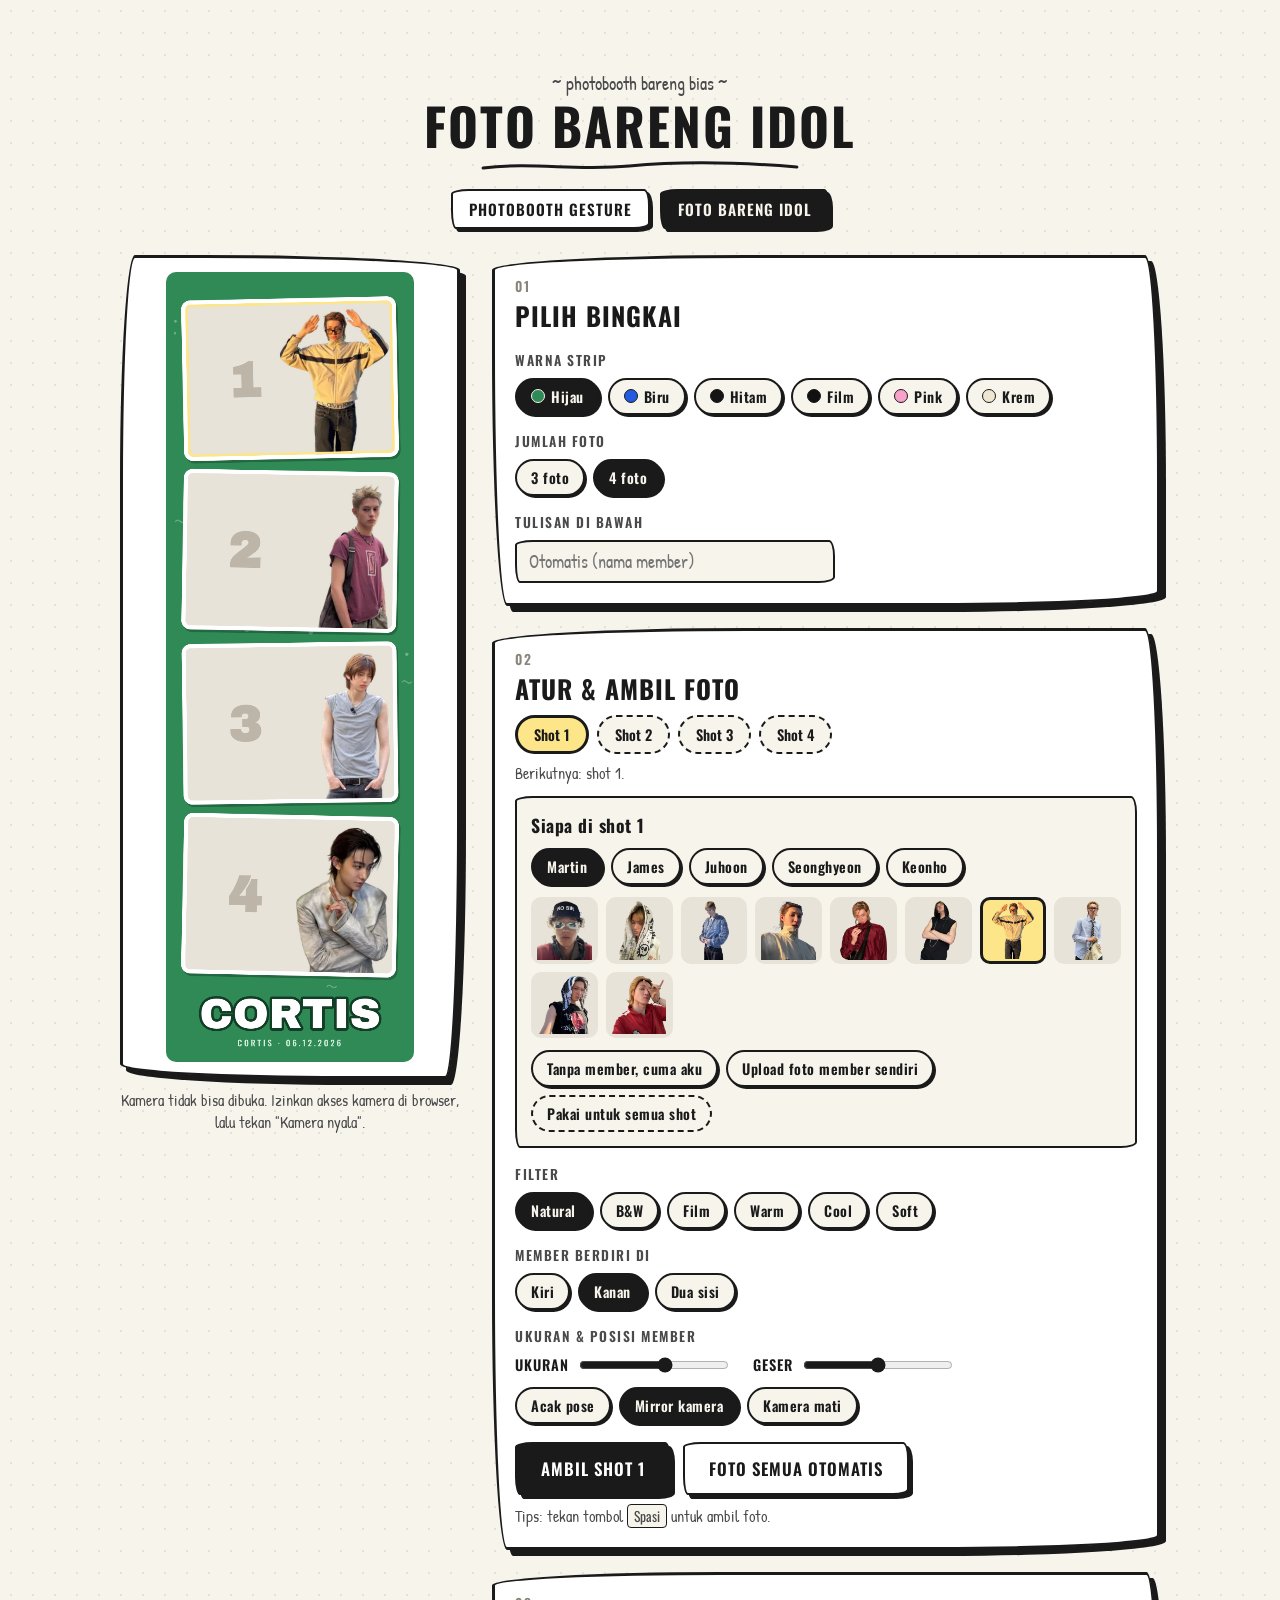
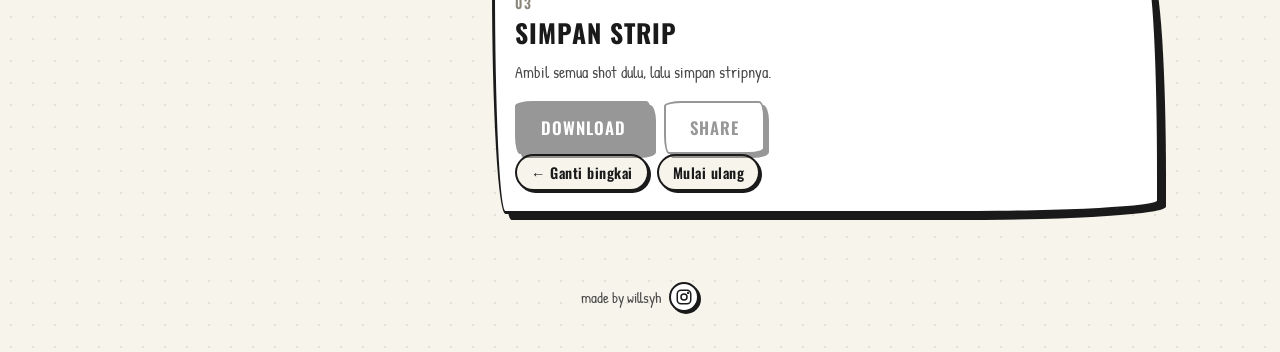
==== idol.html @ db2dcfd9 "tambah ui cortis + fitur foto bareng idol" ====
<!DOCTYPE html>
<html lang="id">
<head>
    <meta charset="UTF-8">
    <meta name="viewport" content="width=device-width, initial-scale=1.0">
    <title>Foto Bareng Idol · LIVE PHOTO GESTURE</title>
    <link rel="preconnect" href="https://fonts.googleapis.com">
    <link rel="preconnect" href="https://fonts.gstatic.com" crossorigin>
    <link href="https://fonts.googleapis.com/css2?family=Oswald:wght@400;500;600;700&family=Patrick+Hand&family=Archivo+Black&display=swap" rel="stylesheet">
    <link rel="stylesheet" href="style.css">
</head>
<body class="idol-page">

    <header>
        <p class="tagline">~ photobooth bareng bias ~</p>
        <h1>FOTO BARENG IDOL</h1>
        <svg class="title-underline" viewBox="0 0 300 14" preserveAspectRatio="none" aria-hidden="true">
            <path d="M3 9 C 50 3, 90 12, 140 7 S 240 3, 297 8" fill="none" stroke="currentColor" stroke-width="3" stroke-linecap="round"/>
        </svg>
        <nav class="site-nav" aria-label="Menu utama">
            <a href="index.html" class="site-nav-link">Photobooth Gesture</a>
            <a href="idol.html" class="site-nav-link" aria-current="page">Foto Bareng Idol</a>
        </nav>
    </header>

    <main class="ib-layout">
        <!-- Pratinjau strip (kiri) -->
        <aside class="ib-preview-col">
            <div class="ib-preview-card">
                <canvas id="ibPreview" class="ib-preview" role="img" aria-label="Pratinjau strip foto"></canvas>
            </div>
            <p id="ibCameraStatus" class="ib-camera-status">Menyalakan kamera...</p>
        </aside>

        <!-- Pengaturan (kanan) -->
        <section class="ib-controls">

            <!-- 01 Bingkai -->
            <div class="ib-step" id="stepFrame">
                <p class="ib-step-num">01</p>
                <h2 class="ib-step-title">Pilih bingkai</h2>

                <p class="ib-label">Warna strip</p>
                <div id="ibStyleList" class="ib-chips" role="radiogroup" aria-label="Warna strip"></div>

                <p class="ib-label">Jumlah foto</p>
                <div id="ibCountList" class="ib-chips" role="radiogroup" aria-label="Jumlah foto"></div>

                <label class="ib-label" for="ibTitleInput">Tulisan di bawah</label>
                <input id="ibTitleInput" class="ib-input" type="text" maxlength="16" placeholder="Otomatis (nama member)">
            </div>

            <!-- 02 Foto -->
            <div class="ib-step" id="stepShoot">
                <p class="ib-step-num">02</p>
                <h2 class="ib-step-title">Atur &amp; ambil foto</h2>

                <div id="ibShotTabs" class="ib-shot-tabs" role="tablist" aria-label="Pilih shot"></div>
                <p id="ibNextUp" class="ib-next-up"></p>

                <div class="ib-who-card">
                    <h3 id="ibWhoTitle" class="ib-who-title">Siapa di shot 1</h3>
                    <div id="ibMemberList" class="ib-chips" role="radiogroup" aria-labelledby="ibWhoTitle"></div>
                    <div id="ibPoseGrid" class="ib-pose-grid" role="radiogroup" aria-label="Pilih pose"></div>
                    <div class="ib-chips">
                        <button type="button" id="ibNobodyBtn" class="ib-chip">Tanpa member, cuma aku</button>
                        <button type="button" id="ibUploadBtn" class="ib-chip">Upload foto member sendiri</button>
                        <button type="button" id="ibApplyAllBtn" class="ib-chip ib-chip-ghost">Pakai untuk semua shot</button>
                        <input type="file" id="ibUploadInput" accept="image/png,image/webp,image/*" hidden>
                    </div>
                </div>

                <p class="ib-label">Filter</p>
                <div id="ibFilterList" class="ib-chips" role="radiogroup" aria-label="Filter"></div>

                <p class="ib-label">Member berdiri di</p>
                <div id="ibSideList" class="ib-chips" role="radiogroup" aria-label="Posisi member"></div>

                <p class="ib-label">Ukuran &amp; posisi member</p>
                <div class="ib-sliders">
                    <label class="ib-slider">Ukuran <input type="range" id="ibSize" min="60" max="120" step="5" value="95"></label>
                    <label class="ib-slider">Geser <input type="range" id="ibShift" min="-30" max="30" step="2" value="0"></label>
                </div>

                <div class="ib-chips">
                    <button type="button" id="ibShuffleBtn" class="ib-chip">Acak pose</button>
                    <button type="button" id="ibMirrorBtn" class="ib-chip" aria-pressed="true">Mirror kamera</button>
                    <button type="button" id="ibCameraBtn" class="ib-chip" aria-pressed="true">Kamera nyala</button>
                </div>

                <div class="ib-shoot-actions">
                    <button type="button" id="ibShootBtn" class="ib-btn ib-btn-primary">Ambil shot 1</button>
                    <button type="button" id="ibAutoBtn" class="ib-btn">Foto semua otomatis</button>
                </div>
                <p class="ib-hint">Tips: tekan tombol <kbd>Spasi</kbd> untuk ambil foto.</p>
            </div>

            <!-- 03 Simpan -->
            <div class="ib-step" id="stepSave">
                <p class="ib-step-num">03</p>
                <h2 class="ib-step-title">Simpan strip</h2>
                <p id="ibSaveHint" class="ib-hint">Ambil semua shot dulu, lalu simpan stripnya.</p>
                <div class="ib-shoot-actions">
                    <button type="button" id="ibDownloadBtn" class="ib-btn ib-btn-primary" disabled>Download</button>
                    <button type="button" id="ibShareBtn" class="ib-btn" disabled>Share</button>
                </div>
                <div class="ib-chips">
                    <button type="button" id="ibChangeFrameBtn" class="ib-chip">← Ganti bingkai</button>
                    <button type="button" id="ibResetBtn" class="ib-chip">Mulai ulang</button>
                </div>
            </div>
        </section>
    </main>

    <!-- Video kamera (tidak ditampilkan; gambarnya dipakai di pratinjau) -->
    <video id="ibVideo" class="ib-video" autoplay playsinline muted></video>

    <div id="countdownOverlay" class="countdown-overlay" style="display: none;">
        <div id="countdownLabel" class="countdown-label"></div>
        <div id="countdownNumber" class="countdown-number">3</div>
    </div>

    <footer class="footer">
        <p class="footer-credit">
            <span>made by willsyh</span>
            <a class="footer-ig" href="https://www.instagram.com/willsya_" target="_blank" rel="noopener noreferrer" aria-label="Instagram willsya_" title="@willsya_">
                <svg viewBox="0 0 24 24" width="18" height="18" fill="none" stroke="currentColor" stroke-width="2" stroke-linecap="round" stroke-linejoin="round" aria-hidden="true">
                    <rect x="3" y="3" width="18" height="18" rx="5"/>
                    <circle cx="12" cy="12" r="4"/>
                    <circle cx="17.5" cy="6.5" r="0.6" fill="currentColor"/>
                </svg>
            </a>
        </p>
    </footer>

    <script src="idols.js"></script>
    <script src="frames.js"></script>
    <script src="idol-booth.js"></script>
</body>
</html>
---- style.css ----
/* =========================================================
   Sketch photobooth style — kertas, tinta hitam, garis tangan
   ========================================================= */
:root {
    --paper: #f7f4ec;
    --paper-dark: #ece6d6;
    --ink: #1a1a1a;
    --ink-soft: #4a4a4a;
    --muted: #8a857a;
    --card-bg: #ffffff;
    --accent-lawan: #ef4444;
    --accent-blur: #67e8f9;
    --accent-pink: #f9a8d4;
    --highlight: #fde68a;
    --user-btn-color: #1a1a1a;

    --stroke: 2.5px solid var(--ink);
    --shadow: 4px 4px 0 var(--ink);
    --shadow-hover: 6px 6px 0 var(--ink);
    --shadow-press: 1px 1px 0 var(--ink);

    /* sudut "goyang" seperti digambar tangan */
    --wobble: 255px 15px 225px 15px / 15px 225px 15px 255px;
    --wobble-2: 15px 255px 15px 225px / 225px 15px 255px 15px;
    --wobble-sm: 18px 6px 16px 5px / 5px 16px 6px 18px;

    --font-display: 'Oswald', 'Arial Narrow', sans-serif;
    --font-hand: 'Patrick Hand', 'Comic Sans MS', cursive;
}

* {
    box-sizing: border-box;
    margin: 0;
    padding: 0;
}

body {
    font-family: var(--font-hand);
    font-size: 18px;
    background-color: var(--paper);
    /* titik-titik kertas sketchbook */
    background-image: radial-gradient(rgba(26, 26, 26, 0.09) 1px, transparent 1.2px);
    background-size: 22px 22px;
    color: var(--ink);
    padding: 16px;
    min-height: 100vh;
    display: flex;
    flex-direction: column;
    align-items: center;
}

button {
    font-family: var(--font-display);
    color: var(--ink);
    transition: background 0.4s ease, color 0.4s ease, transform 0.15s ease, box-shadow 0.15s ease;
}

button:focus-visible {
    outline: 3px dashed var(--ink);
    outline-offset: 4px;
}

/* Tombol dasar ala sketsa */
.btn-stepper,
.album-btn,
.btn-album,
.apply-custom-btn,
.reset-theme-btn,
.close-album,
.close-theme,
.close-menu,
.burger-btn,
.theme-float-btn {
    border: var(--stroke);
    box-shadow: var(--shadow);
    cursor: pointer;
    text-transform: uppercase;
    letter-spacing: 1px;
    font-weight: 600;
}

.btn-stepper:hover,
.album-btn:hover,
.btn-album:hover,
.apply-custom-btn:hover,
.reset-theme-btn:hover,
.close-album:hover,
.close-theme:hover,
.close-menu:hover,
.burger-btn:hover {
    transform: translate(-2px, -2px);
    box-shadow: var(--shadow-hover);
}

.btn-stepper:active,
.album-btn:active,
.btn-album:active,
.apply-custom-btn:active,
.reset-theme-btn:active,
.close-album:active,
.close-theme:active,
.close-menu:active,
.burger-btn:active {
    transform: translate(3px, 3px);
    box-shadow: var(--shadow-press);
}

/* ---------- Onboarding modal ---------- */
.modal-overlay,
.album-modal,
.theme-modal {
    position: fixed;
    inset: 0;
    background: rgba(247, 244, 236, 0.82);
    backdrop-filter: blur(4px);
    display: flex;
    justify-content: center;
    align-items: center;
    z-index: 9999;
    padding: 20px;
}

.stepper-container {
    background: var(--card-bg);
    border: 3px solid var(--ink);
    border-radius: var(--wobble);
    box-shadow: 8px 8px 0 var(--ink);
    max-width: 460px;
    width: 100%;
    padding: 36px 32px 28px;
    animation: dropIn 0.45s cubic-bezier(0.2, 1.4, 0.4, 1);
    position: relative;
}

/* selotip di atas kartu */
.stepper-container::before,
.album-container::before,
.theme-container::before {
    content: "";
    position: absolute;
    top: -14px;
    left: 50%;
    width: 110px;
    height: 28px;
    background: rgba(253, 230, 138, 0.85);
    border: 1.5px solid rgba(26, 26, 26, 0.25);
    transform: translateX(-50%) rotate(-3deg);
}

@keyframes dropIn {
    from { opacity: 0; transform: translateY(-30px) rotate(-3deg); }
    to { opacity: 1; transform: translateY(0) rotate(0); }
}

@keyframes slideUp {
    from { opacity: 0; transform: translateY(30px); }
    to { opacity: 1; transform: translateY(0); }
}

.stepper-content h2 {
    font-family: var(--font-display);
    font-size: 1.9rem;
    font-weight: 700;
    text-transform: uppercase;
    letter-spacing: 1px;
    margin-bottom: 14px;
}

.stepper-content p {
    font-size: 1.15rem;
    line-height: 1.7;
    color: var(--ink-soft);
    background: var(--paper);
    padding: 16px 18px;
    border: 2px dashed var(--ink);
    border-radius: var(--wobble-sm);
}

.stepper-footer {
    display: flex;
    justify-content: space-between;
    align-items: center;
    margin-top: 26px;
    gap: 10px;
}

.step-indicators {
    display: flex;
    gap: 8px;
}

.dot {
    width: 12px;
    height: 12px;
    border-radius: 50%;
    border: 2px solid var(--ink);
    background: transparent;
    transition: all 0.3s;
}

.dot.active {
    background: var(--ink);
    width: 30px;
    border-radius: 8px;
}

.btn-stepper {
    padding: 10px 22px;
    font-size: 1rem;
    border-radius: var(--wobble-sm);
}

.btn-next {
    background: var(--ink);
    color: #fff;
}

.btn-back {
    background: transparent;
    border: none;
    box-shadow: none;
    color: var(--ink-soft);
    text-decoration: underline wavy;
    text-underline-offset: 5px;
}

.btn-back:hover,
.btn-back:active {
    box-shadow: none;
    transform: none;
    color: var(--ink);
}

/* ---------- Burger + side menu ---------- */
.burger-btn {
    position: fixed;
    top: 16px;
    right: 16px;
    background: var(--card-bg);
    padding: 8px 14px;
    font-size: 1.3rem;
    border-radius: var(--wobble-sm);
    z-index: 1000;
}

.side-menu {
    position: fixed;
    top: 0;
    right: -380px;
    width: 100%;
    max-width: 340px;
    height: 100%;
    background: var(--paper);
    background-image: repeating-linear-gradient(transparent 0 33px, rgba(26, 26, 26, 0.12) 33px 34px);
    border-left: 3px solid var(--ink);
    box-shadow: -6px 0 0 var(--ink);
    z-index: 9000;
    padding: 28px 24px;
    transition: right 0.4s cubic-bezier(0.16, 1, 0.3, 1);
    overflow-y: auto;
}

.side-menu.open {
    right: 0;
}

.close-menu {
    background: var(--card-bg);
    padding: 10px;
    font-size: 1rem;
    width: 100%;
    border-radius: var(--wobble-sm);
    margin-bottom: 24px;
}

.menu-list {
    display: flex;
    flex-direction: column;
    gap: 12px;
}

.menu-item {
    font-size: 1.2rem;
    padding: 10px 16px;
    background: var(--card-bg);
    border: 2px solid var(--ink);
    border-radius: var(--wobble-sm);
    box-shadow: 3px 3px 0 var(--ink);
    transition: transform 0.2s;
    cursor: default;
}

.menu-item:nth-child(odd) { transform: rotate(-0.8deg); }
.menu-item:nth-child(even) { transform: rotate(0.8deg); }

.menu-item:hover {
    transform: rotate(0) translateX(-4px);
    background: var(--highlight);
}

/* ---------- Header ---------- */
header {
    text-align: center;
    margin: 56px 0 26px;
}

.tagline {
    font-size: 1.1rem;
    color: var(--ink-soft);
    margin-bottom: 4px;
}

h1 {
    font-family: var(--font-display);
    font-size: clamp(2rem, 7vw, 3.2rem);
    font-weight: 700;
    letter-spacing: 2px;
    line-height: 1.05;
    text-transform: uppercase;
}

.title-underline {
    display: block;
    width: min(320px, 80%);
    height: 14px;
    margin: 6px auto 0;
    color: var(--ink);
}

/* ---------- Booth (kamera) ---------- */
.main-container {
    width: 100%;
    max-width: 520px;
    display: flex;
    flex-direction: column;
    gap: 22px;
}

.photo-frame-wrapper {
    position: relative;
    width: 100%;
}

.booth {
    background: var(--card-bg);
    border: 3px solid var(--ink);
    border-radius: var(--wobble-2);
    box-shadow: 8px 8px 0 var(--ink);
    padding: 58px 18px 18px;
    margin-top: 18px;
}

.booth-sign {
    position: absolute;
    top: -22px;
    left: 50%;
    transform: translateX(-50%) rotate(-1.5deg);
    display: flex;
    align-items: center;
    gap: 12px;
    background: var(--ink);
    color: var(--paper);
    font-family: var(--font-display);
    font-weight: 700;
    font-size: 1.4rem;
    letter-spacing: 4px;
    padding: 8px 22px;
    border: 3px solid var(--ink);
    border-radius: var(--wobble-sm);
    white-space: nowrap;
    box-shadow: 0 0 0 4px var(--card-bg), 0 0 0 6.5px var(--ink);
}

.bulb {
    width: 10px;
    height: 10px;
    border-radius: 50%;
    background: var(--highlight);
    box-shadow: 0 0 8px var(--highlight);
    animation: blink 1.6s infinite;
}

.bulb:last-child { animation-delay: 0.8s; }

@keyframes blink {
    0%, 100% { opacity: 1; }
    50% { opacity: 0.25; }
}

.price-sticker {
    position: absolute;
    top: 18px;
    right: -18px;
    z-index: 20;
    background: var(--accent-pink);
    color: var(--ink);
    font-family: var(--font-display);
    font-weight: 700;
    font-size: 0.95rem;
    letter-spacing: 1px;
    padding: 14px 10px;
    border: 2.5px solid var(--ink);
    border-radius: 50%;
    transform: rotate(14deg);
    box-shadow: 3px 3px 0 var(--ink);
}

.photo-frame {
    position: relative;
    background: var(--ink);
    aspect-ratio: 4 / 3;
    overflow: hidden;
    border: 3px solid var(--ink);
    border-radius: var(--wobble-sm);
    transition: box-shadow 0.3s, border-color 0.3s;
}

.photo-frame.state-blur video {
    filter: blur(12px);
}

.photo-frame.state-blur {
    border-color: #06b6d4;
    box-shadow: 0 0 0 4px var(--accent-blur);
}

.photo-frame.state-lawan {
    animation: shake 0.15s infinite;
    border-color: var(--accent-lawan);
    box-shadow: 0 0 0 4px #fecaca;
}

video {
    position: absolute;
    top: 0;
    left: 0;
    width: 100%;
    height: 100%;
    object-fit: cover;
    transform: scaleX(-1);
}

canvas {
    position: absolute;
    top: 0;
    left: 0;
    width: 100%;
    height: 100%;
    z-index: 10;
    pointer-events: none;
    transform: scaleX(-1);
}

/* ---------- Status ---------- */
.status-banner {
    margin-top: 14px;
    background: var(--card-bg);
    border: 2.5px solid var(--ink);
    border-radius: var(--wobble-sm);
    box-shadow: 3px 3px 0 var(--ink);
    padding: 10px 14px;
    text-align: center;
    font-family: var(--font-display);
    font-size: 1.05rem;
    font-weight: 500;
    letter-spacing: 0.5px;
    text-transform: uppercase;
    transition: background 0.3s, color 0.3s;
}

.status-banner + .status-banner {
    margin-top: 10px;
}

/* ---------- Pilih bingkai ---------- */
.frame-picker,
.idol-picker {
    background: var(--card-bg);
    border: 3px solid var(--ink);
    border-radius: var(--wobble);
    box-shadow: 6px 6px 0 var(--ink);
    padding: 16px 16px 14px;
}

.frame-picker-head {
    display: flex;
    justify-content: space-between;
    align-items: baseline;
    gap: 10px;
    padding: 0 4px 12px;
    border-bottom: 2px dashed var(--ink);
    margin-bottom: 14px;
}

.frame-picker-head h2 {
    font-family: var(--font-display);
    font-size: 1.25rem;
    font-weight: 700;
    letter-spacing: 1.5px;
    text-transform: uppercase;
}

.frame-name {
    font-size: 1.1rem;
    color: var(--ink-soft);
    background: var(--highlight);
    padding: 0 8px;
    border-radius: 4px;
}

.frame-list {
    display: flex;
    gap: 14px;
    overflow-x: auto;
    padding: 4px 4px 10px;
    scroll-snap-type: x proximity;
}

.frame-option {
    flex: 0 0 104px;
    display: flex;
    flex-direction: column;
    align-items: center;
    gap: 6px;
    padding: 8px;
    background: var(--paper);
    border: 2px solid var(--ink);
    border-radius: var(--wobble-sm);
    box-shadow: 3px 3px 0 var(--ink);
    cursor: pointer;
    scroll-snap-align: start;
}

.frame-option:hover {
    transform: translate(-2px, -2px) rotate(-1deg);
    box-shadow: 5px 5px 0 var(--ink);
}

.frame-option[aria-checked="true"] {
    background: var(--highlight);
    border-width: 3px;
    transform: rotate(-2deg);
}

.frame-thumb {
    position: static;
    width: 100%;
    height: 78px;
    object-fit: contain;
    transform: none;
    pointer-events: none;
    filter: drop-shadow(1px 1px 0 rgba(26, 26, 26, 0.35));
}

.frame-label {
    font-family: var(--font-display);
    font-size: 0.78rem;
    font-weight: 600;
    letter-spacing: 0.5px;
    text-transform: uppercase;
    line-height: 1.2;
    text-align: center;
}

.frame-preview-wrap {
    display: flex;
    flex-direction: column;
    align-items: center;
    gap: 8px;
    padding: 14px;
    margin-bottom: 16px;
    background: var(--paper);
    border: 2px dashed var(--ink);
    border-radius: var(--wobble-sm);
}

/* canvas global di atas dibuat absolute untuk kamera; pratinjau dikembalikan normal */
.frame-preview {
    position: static;
    transform: none;
    width: auto;
    height: auto;
    max-width: 100%;
    max-height: 300px;
    box-shadow: 4px 4px 0 var(--ink);
    border: 2px solid var(--ink);
}

.frame-shot-info {
    font-size: 1rem;
    color: var(--ink-soft);
    text-align: center;
}

.frame-subtitle {
    font-family: var(--font-display);
    font-size: 0.95rem;
    font-weight: 600;
    letter-spacing: 1.5px;
    text-transform: uppercase;
    color: var(--ink-soft);
    margin: 4px 4px 8px;
}

.layout-list {
    display: grid;
    grid-template-columns: repeat(auto-fill, minmax(92px, 1fr));
    gap: 12px;
    padding: 4px 4px 16px;
}

.layout-option {
    display: flex;
    flex-direction: column;
    align-items: center;
    gap: 4px;
    padding: 10px 6px 8px;
    background: var(--paper);
    border: 2px solid var(--ink);
    border-radius: var(--wobble-sm);
    box-shadow: 3px 3px 0 var(--ink);
    cursor: pointer;
}

.layout-option:hover {
    transform: translate(-2px, -2px);
    box-shadow: 5px 5px 0 var(--ink);
}

.layout-option[aria-checked="true"] {
    background: var(--highlight);
    border-width: 3px;
    transform: rotate(-2deg);
}

.layout-list.is-locked .layout-option {
    opacity: 0.4;
    cursor: not-allowed;
    transform: none;
    box-shadow: 2px 2px 0 var(--ink);
}

.layout-list.is-locked .layout-option[aria-checked="true"] {
    background: var(--paper);
}

.layout-note {
    font-size: 0.95rem;
    color: var(--ink-soft);
    background: var(--highlight);
    border: 2px dashed var(--ink);
    border-radius: var(--wobble-sm);
    padding: 8px 12px;
    margin: -4px 4px 16px;
}

.layout-note[hidden] {
    display: none;
}

.layout-icon {
    display: grid;
    gap: 3px;
    height: 46px;
    max-width: 70px;
    padding: 4px;
    background: var(--card-bg);
    border: 2px solid var(--ink);
}

.layout-icon span {
    background: var(--ink-soft);
    border-radius: 1px;
}

.layout-count {
    font-size: 0.85rem;
    color: var(--ink-soft);
    line-height: 1;
}

/* ---------- Foto bareng idol ---------- */
.idol-overlay {
    position: absolute;
    bottom: 0;
    z-index: 11;
    height: 90%;
    max-width: 60%;
    object-fit: contain;
    pointer-events: none;
    filter: drop-shadow(0 4px 10px rgba(0, 0, 0, 0.35));
}

.idol-overlay.side-left {
    left: 2%;
    object-position: left bottom;
}

.idol-overlay.side-right {
    right: 2%;
    object-position: right bottom;
}

.idol-overlay[hidden] {
    display: none;
}

.idol-group-list {
    display: flex;
    flex-wrap: wrap;
    gap: 10px;
    padding: 4px 4px 16px;
}

.idol-chip {
    padding: 6px 16px;
    font-size: 0.95rem;
    font-weight: 600;
    letter-spacing: 1px;
    text-transform: uppercase;
    background: var(--paper);
    border: 2px solid var(--ink);
    border-radius: var(--wobble-sm);
    box-shadow: 3px 3px 0 var(--ink);
    cursor: pointer;
}

.idol-chip:hover {
    transform: translate(-2px, -2px);
    box-shadow: 5px 5px 0 var(--ink);
}

.idol-chip[aria-checked="true"] {
    background: var(--ink);
    color: var(--paper);
}

.idol-member-list {
    display: flex;
    flex-wrap: wrap;
    gap: 12px;
    padding: 4px 4px 14px;
}

.idol-member {
    flex: 0 0 84px;
    display: flex;
    flex-direction: column;
    align-items: center;
    gap: 6px;
    padding: 8px 6px;
    background: var(--paper);
    border: 2px solid var(--ink);
    border-radius: var(--wobble-sm);
    box-shadow: 3px 3px 0 var(--ink);
    cursor: pointer;
}

.idol-member:hover:not(:disabled) {
    transform: translate(-2px, -2px) rotate(-1deg);
    box-shadow: 5px 5px 0 var(--ink);
}

.idol-member[aria-checked="true"] {
    background: var(--highlight);
    border-width: 3px;
    transform: rotate(-2deg);
}

.idol-member:disabled {
    opacity: 0.45;
    cursor: not-allowed;
}

.idol-member-pic {
    width: 56px;
    height: 56px;
    display: flex;
    align-items: center;
    justify-content: center;
    overflow: hidden;
    border: 2px solid var(--ink);
    border-radius: 50%;
    background: var(--card-bg);
    font-family: var(--font-display);
    font-size: 1.4rem;
    font-weight: 700;
}

.idol-member-pic img {
    width: 100%;
    height: 100%;
    object-fit: cover;
    object-position: top;
}

.idol-member-name {
    font-family: var(--font-display);
    font-size: 0.78rem;
    font-weight: 600;
    letter-spacing: 0.5px;
    text-transform: uppercase;
}

.idol-controls {
    display: flex;
    flex-wrap: wrap;
    align-items: center;
    justify-content: space-between;
    gap: 14px;
    padding: 4px 4px 12px;
}

.idol-side {
    display: flex;
    gap: 8px;
}

.idol-side-btn {
    padding: 6px 14px;
    font-size: 0.9rem;
    font-weight: 600;
    background: var(--paper);
    border: 2px solid var(--ink);
    border-radius: var(--wobble-sm);
    box-shadow: 2px 2px 0 var(--ink);
    cursor: pointer;
}

.idol-side-btn[aria-checked="true"] {
    background: var(--ink);
    color: var(--paper);
}

.idol-size {
    display: flex;
    align-items: center;
    gap: 10px;
    font-family: var(--font-display);
    font-size: 0.9rem;
    font-weight: 600;
    letter-spacing: 1px;
    text-transform: uppercase;
}

.idol-size input {
    width: 140px;
    accent-color: var(--ink);
}

/* ---------- Album button ---------- */
.icon {
    width: 1.2em;
    height: 1.2em;
    flex-shrink: 0;
}

.album-btn,
.album-header h2 {
    display: flex;
    align-items: center;
    justify-content: center;
    gap: 10px;
}

.album-header h2 {
    justify-content: flex-start;
}

.album-btn {
    width: 100%;
    padding: 16px;
    font-size: 1.25rem;
    background: var(--ink);
    color: #fff;
    border-radius: var(--wobble);
}

/* ---------- Particles ---------- */
.particle {
    position: fixed;
    pointer-events: none;
    font-size: 2rem;
    z-index: 9999;
    animation: flyUp 1s ease-out forwards;
}

/* ---------- Countdown ---------- */
.countdown-overlay {
    position: fixed;
    inset: 0;
    background: rgba(247, 244, 236, 0.75);
    backdrop-filter: blur(6px);
    display: flex;
    justify-content: center;
    align-items: center;
    z-index: 10000;
}

.countdown-overlay {
    flex-direction: column;
    gap: 12px;
}

.countdown-label:empty {
    display: none;
}

.countdown-label {
    font-family: var(--font-display);
    font-size: 1.4rem;
    font-weight: 600;
    letter-spacing: 2px;
    text-transform: uppercase;
    background: var(--ink);
    color: var(--paper);
    padding: 6px 18px;
    border-radius: var(--wobble-sm);
    transform: rotate(-2deg);
}

.countdown-number {
    font-family: var(--font-display);
    font-size: 13rem;
    font-weight: 700;
    line-height: 1;
    color: var(--card-bg);
    -webkit-text-stroke: 5px var(--ink);
    text-shadow: 10px 10px 0 var(--ink);
    animation: pulse 0.5s ease-in-out;
}

@keyframes pulse {
    0% { transform: scale(0.3) rotate(-12deg); opacity: 0; }
    60% { transform: scale(1.1) rotate(3deg); }
    100% { transform: scale(1) rotate(0); opacity: 1; }
}

/* ---------- Album modal ---------- */
.album-container {
    position: relative;
    background: var(--paper);
    border: 3px solid var(--ink);
    border-radius: var(--wobble-2);
    box-shadow: 8px 8px 0 var(--ink);
    max-width: 720px;
    width: 100%;
    max-height: 85vh;
    display: flex;
    flex-direction: column;
    animation: slideUp 0.3s ease;
}

.album-header,
.theme-header {
    display: flex;
    justify-content: space-between;
    align-items: center;
    gap: 12px;
    padding: 22px 24px 16px;
    border-bottom: 2.5px dashed var(--ink);
}

.album-header h2,
.theme-header h3 {
    font-family: var(--font-display);
    font-size: 1.5rem;
    font-weight: 700;
    text-transform: uppercase;
    letter-spacing: 1px;
}

.close-album,
.close-theme {
    background: var(--card-bg);
    padding: 6px 16px;
    font-size: 0.9rem;
    border-radius: var(--wobble-sm);
}

.album-grid {
    display: grid;
    grid-template-columns: repeat(auto-fill, minmax(170px, 1fr));
    gap: 22px;
    padding: 24px;
    overflow-y: auto;
    flex: 1;
}

.album-empty {
    grid-column: 1 / -1;
    text-align: center;
    font-size: 1.2rem;
    padding: 50px 20px;
    color: var(--muted);
}

/* foto ala polaroid */
.album-item {
    position: relative;
    background: var(--card-bg);
    border: 2px solid var(--ink);
    padding: 10px 10px 6px;
    box-shadow: 4px 4px 0 var(--ink);
    transition: transform 0.2s;
}

.album-item:nth-child(odd) { transform: rotate(-1.5deg); }
.album-item:nth-child(even) { transform: rotate(1.5deg); }

.album-item:hover {
    transform: rotate(0) scale(1.03);
    z-index: 2;
}

.album-item img {
    width: 100%;
    height: auto;
    display: block;
    border: 1.5px solid var(--ink);
}

.album-item-actions {
    display: flex;
    gap: 6px;
    padding: 10px 0 4px;
}

.album-item-actions button {
    flex: 1;
    padding: 6px 4px;
    font-size: 0.78rem;
    font-weight: 600;
    text-transform: uppercase;
    letter-spacing: 0.5px;
    background: var(--card-bg);
    border: 2px solid var(--ink);
    border-radius: var(--wobble-sm);
    cursor: pointer;
}

.album-item-actions button:hover {
    background: var(--highlight);
}

.album-item-actions .btn-delete {
    background: #fee2e2;
    color: #b91c1c;
}

.album-item-actions .btn-delete:hover {
    background: #fecaca;
}

.album-footer {
    padding: 18px 24px;
    border-top: 2.5px dashed var(--ink);
    text-align: center;
}

.btn-album {
    padding: 12px 30px;
    font-size: 1.05rem;
    background: var(--ink);
    color: #fff;
    border-radius: var(--wobble-sm);
}

/* ---------- Animasi ---------- */
@keyframes colorPulse {
    0% { transform: scale(1); }
    50% { transform: scale(1.05); }
    100% { transform: scale(1); }
}

button.color-changing {
    animation: colorPulse 0.3s ease;
}

@keyframes shake {
    0% { transform: translate(2px, 1px); }
    50% { transform: translate(-2px, -1px); }
    100% { transform: translate(1px, 2px); }
}

@keyframes flyUp {
    0% { transform: translateY(0) scale(1) rotate(0deg); opacity: 1; }
    100% { transform: translateY(-250px) scale(1.5) rotate(20deg); opacity: 0; }
}

/* ---------- Tombol tema mengambang ---------- */
.theme-float-btn {
    position: fixed;
    bottom: 22px;
    right: 22px;
    width: 58px;
    height: 58px;
    border-radius: 50%;
    background: var(--card-bg);
    font-size: 1.6rem;
    z-index: 1000;
    display: flex;
    align-items: center;
    justify-content: center;
    transition: transform 0.3s cubic-bezier(0.4, 0, 0.2, 1), box-shadow 0.15s;
}

.theme-float-btn:hover {
    transform: rotate(20deg) translate(-2px, -2px);
    box-shadow: var(--shadow-hover);
}

.theme-float-btn:active {
    transform: translate(3px, 3px);
    box-shadow: var(--shadow-press);
}

/* ---------- Theme modal ---------- */
.theme-modal {
    opacity: 0;
    visibility: hidden;
    transition: opacity 0.3s ease, visibility 0.3s ease;
}

.theme-modal.show {
    opacity: 1;
    visibility: visible;
}

.theme-container {
    position: relative;
    background: var(--paper);
    border: 3px solid var(--ink);
    border-radius: var(--wobble);
    box-shadow: 8px 8px 0 var(--ink);
    max-width: 420px;
    width: 100%;
    max-height: 85vh;
    overflow-y: auto;
    animation: slideUp 0.4s cubic-bezier(0.4, 0, 0.2, 1);
}

.theme-section {
    padding: 18px 24px;
}

.theme-label {
    font-family: var(--font-display);
    font-size: 0.9rem;
    color: var(--ink-soft);
    margin-bottom: 12px;
    font-weight: 500;
    text-transform: uppercase;
    letter-spacing: 1.5px;
}

.theme-presets {
    display: flex;
    flex-wrap: wrap;
    gap: 12px;
}

.theme-preset,
.theme-gradient {
    width: 44px;
    height: 44px;
    border-radius: 50%;
    border: 2.5px solid var(--ink) !important;
    box-shadow: 2px 2px 0 var(--ink);
    cursor: pointer;
    transition: transform 0.2s;
}

.theme-preset:hover,
.theme-gradient:hover {
    transform: scale(1.12) rotate(-6deg);
}

.theme-preset.active,
.theme-gradient.active {
    transform: scale(1.12);
    box-shadow: 0 0 0 3px var(--paper), 0 0 0 5.5px var(--ink);
}

.theme-custom {
    display: flex;
    gap: 12px;
    align-items: center;
}

#customColorPicker {
    width: 60px;
    height: 44px;
    border: 2.5px solid var(--ink);
    border-radius: var(--wobble-sm);
    background: var(--card-bg);
    cursor: pointer;
    padding: 2px;
}

.apply-custom-btn {
    flex: 1;
    padding: 10px;
    background: var(--ink);
    color: #fff;
    border-radius: var(--wobble-sm);
}

.reset-theme-btn {
    width: calc(100% - 48px);
    margin: 8px 24px 26px;
    padding: 12px;
    background: var(--card-bg);
    border-radius: var(--wobble-sm);
}

/* ---------- Footer ---------- */
.footer {
    margin-top: 44px;
    padding: 24px;
    text-align: center;
    color: var(--ink-soft);
}

.footer-credit {
    display: inline-flex;
    align-items: center;
    gap: 8px;
    font-family: var(--font-hand);
    font-size: 0.95rem;
}

.footer-ig {
    display: inline-flex;
    align-items: center;
    justify-content: center;
    width: 30px;
    height: 30px;
    color: var(--ink);
    background: var(--card-bg);
    border: 2px solid var(--ink);
    border-radius: 50%;
    box-shadow: 2px 2px 0 var(--ink);
    transition: transform 0.15s, box-shadow 0.15s, background 0.2s;
}

.footer-ig:hover {
    background: var(--accent-pink);
    transform: translate(-1px, -1px) rotate(-8deg);
    box-shadow: 3px 3px 0 var(--ink);
}

.footer-ig:focus-visible {
    outline: 3px dashed var(--ink);
    outline-offset: 3px;
}

/* ---------- Responsive ---------- */
@media (max-width: 480px) {
    body { font-size: 16px; padding: 12px; }
    .booth { padding: 52px 12px 12px; }
    .booth-sign { font-size: 1.1rem; letter-spacing: 3px; padding: 6px 16px; }
    .price-sticker { right: -8px; font-size: 0.8rem; padding: 11px 8px; }
    .album-grid { grid-template-columns: repeat(2, 1fr); gap: 14px; padding: 16px; }
    .countdown-number { font-size: 8rem; -webkit-text-stroke: 4px var(--ink); text-shadow: 6px 6px 0 var(--ink); }
}

@media (prefers-reduced-motion: reduce) {
    .bulb, .photo-frame.state-lawan { animation: none; }
}

/* =========================================================
   Menu navigasi antar halaman
   ========================================================= */
.site-nav {
    display: flex;
    flex-wrap: wrap;
    justify-content: center;
    gap: 10px;
    margin-top: 16px;
}

.site-nav-link {
    font-family: var(--font-display);
    font-size: 0.95rem;
    font-weight: 600;
    letter-spacing: 1px;
    text-transform: uppercase;
    text-decoration: none;
    color: var(--ink);
    background: var(--card-bg);
    padding: 7px 16px;
    border: 2px solid var(--ink);
    border-radius: var(--wobble-sm);
    box-shadow: 3px 3px 0 var(--ink);
    transition: transform 0.15s, box-shadow 0.15s;
}

.site-nav-link:hover {
    transform: translate(-2px, -2px);
    box-shadow: 5px 5px 0 var(--ink);
}

.site-nav-link[aria-current="page"] {
    background: var(--ink);
    color: var(--paper);
}

.site-nav-link:focus-visible {
    outline: 3px dashed var(--ink);
    outline-offset: 4px;
}

/* =========================================================
   Halaman Foto Bareng Idol
   ========================================================= */
.ib-layout {
    width: 100%;
    max-width: 1040px;
    display: grid;
    grid-template-columns: minmax(240px, 340px) 1fr;
    gap: 32px;
    align-items: start;
}

.ib-preview-col {
    position: sticky;
    top: 16px;
    display: flex;
    flex-direction: column;
    align-items: center;
    gap: 10px;
}

.ib-preview-card {
    width: 100%;
    display: flex;
    justify-content: center;
    padding: 14px;
    background: var(--card-bg);
    border: 3px solid var(--ink);
    border-radius: var(--wobble-2);
    box-shadow: 6px 6px 0 var(--ink);
}

/* canvas global dibuat absolute untuk kamera di halaman utama; di sini dikembalikan normal */
.ib-preview {
    position: static;
    transform: none;
    pointer-events: auto;
    display: block;
    width: auto;
    height: auto;
    max-width: 100%;
    max-height: calc(100vh - 110px);
    border-radius: 10px;
}

.ib-camera-status {
    font-size: 1rem;
    color: var(--ink-soft);
    text-align: center;
}

/* video kamera disembunyikan; gambarnya dipakai di pratinjau */
.ib-video {
    position: fixed;
    top: 0;
    left: 0;
    width: 2px;
    height: 2px;
    opacity: 0;
    pointer-events: none;
    transform: none;
}

.ib-controls {
    display: flex;
    flex-direction: column;
    gap: 22px;
    min-width: 0;
}

.ib-step {
    background: var(--card-bg);
    border: 3px solid var(--ink);
    border-radius: var(--wobble);
    box-shadow: 6px 6px 0 var(--ink);
    padding: 18px 20px 20px;
    scroll-margin-top: 16px;
}

.ib-step-num {
    font-family: var(--font-display);
    font-size: 0.85rem;
    font-weight: 600;
    letter-spacing: 2px;
    color: var(--muted);
}

.ib-step-title {
    font-family: var(--font-display);
    font-size: 1.6rem;
    font-weight: 700;
    letter-spacing: 1px;
    text-transform: uppercase;
    margin-bottom: 6px;
}

.ib-label {
    display: block;
    font-family: var(--font-display);
    font-size: 0.85rem;
    font-weight: 600;
    letter-spacing: 1.5px;
    text-transform: uppercase;
    color: var(--ink-soft);
    margin: 16px 0 8px;
}

.ib-chips {
    display: flex;
    flex-wrap: wrap;
    gap: 8px;
}

.ib-chips + .ib-chips,
.ib-pose-grid + .ib-chips,
.ib-sliders + .ib-chips {
    margin-top: 12px;
}

.ib-chip {
    display: inline-flex;
    align-items: center;
    gap: 6px;
    padding: 6px 14px;
    font-family: var(--font-display);
    font-size: 0.9rem;
    font-weight: 600;
    letter-spacing: 0.5px;
    color: var(--ink);
    background: var(--paper);
    border: 2px solid var(--ink);
    border-radius: 999px;
    box-shadow: 2px 2px 0 var(--ink);
    cursor: pointer;
}

.ib-chip:hover:not(:disabled) {
    transform: translate(-1px, -1px);
    box-shadow: 3px 3px 0 var(--ink);
}

.ib-chip[aria-checked="true"],
.ib-chip[aria-pressed="true"] {
    background: var(--ink);
    color: var(--paper);
}

.ib-chip:disabled {
    opacity: 0.4;
    cursor: not-allowed;
}

.ib-chip-ghost {
    background: transparent;
    border-style: dashed;
    box-shadow: none;
}

.ib-swatch {
    width: 14px;
    height: 14px;
    border-radius: 50%;
    border: 1.5px solid currentColor;
}

.ib-input {
    width: 100%;
    max-width: 320px;
    padding: 8px 12px;
    font-family: var(--font-hand);
    font-size: 1.1rem;
    color: var(--ink);
    background: var(--paper);
    border: 2px solid var(--ink);
    border-radius: var(--wobble-sm);
}

.ib-input:focus-visible {
    outline: 3px dashed var(--ink);
    outline-offset: 3px;
}

.ib-shot-tabs {
    display: flex;
    flex-wrap: wrap;
    gap: 8px;
    margin-top: 8px;
}

.ib-shot-tab {
    padding: 6px 16px;
    font-size: 0.9rem;
    font-weight: 600;
    background: var(--paper);
    border: 2px dashed var(--ink);
    border-radius: 999px;
    cursor: pointer;
}

.ib-shot-tab.is-done {
    border-style: solid;
}

.ib-shot-tab.is-done::after {
    content: " \2713";
}

.ib-shot-tab[aria-selected="true"] {
    background: var(--highlight);
    border-width: 3px;
    border-style: solid;
}

.ib-next-up {
    font-size: 1rem;
    color: var(--ink-soft);
    margin: 8px 0 12px;
}

.ib-who-card {
    padding: 14px;
    background: var(--paper);
    border: 2px solid var(--ink);
    border-radius: var(--wobble-sm);
}

.ib-who-title {
    font-family: var(--font-display);
    font-size: 1.1rem;
    font-weight: 700;
    letter-spacing: 0.5px;
    margin-bottom: 10px;
}

.ib-pose-grid {
    display: grid;
    grid-template-columns: repeat(auto-fill, minmax(64px, 1fr));
    gap: 8px;
    margin-top: 12px;
}

.ib-pose-grid[hidden] {
    display: none;
}

.ib-pose {
    aspect-ratio: 1;
    padding: 2px;
    overflow: hidden;
    background: #e8e3d9;
    border: 2px solid transparent;
    border-radius: 10px;
    cursor: pointer;
}

.ib-pose img {
    width: 100%;
    height: 100%;
    object-fit: contain;
    object-position: center bottom;
    display: block;
}

.ib-pose:hover {
    border-color: var(--ink-soft);
}

.ib-pose[aria-checked="true"] {
    border: 3px solid var(--ink);
    background: var(--highlight);
}

.ib-sliders {
    display: flex;
    flex-wrap: wrap;
    gap: 10px 24px;
}

.ib-slider {
    display: flex;
    align-items: center;
    gap: 10px;
    font-family: var(--font-display);
    font-size: 0.9rem;
    font-weight: 600;
    letter-spacing: 1px;
    text-transform: uppercase;
}

.ib-slider input {
    width: 150px;
    accent-color: var(--ink);
}

.ib-shoot-actions {
    display: flex;
    flex-wrap: wrap;
    gap: 12px;
    margin-top: 18px;
}

.ib-btn {
    padding: 12px 24px;
    font-family: var(--font-display);
    font-size: 1.05rem;
    font-weight: 600;
    letter-spacing: 1px;
    text-transform: uppercase;
    color: var(--ink);
    background: var(--card-bg);
    border: 2.5px solid var(--ink);
    border-radius: var(--wobble-sm);
    box-shadow: var(--shadow);
    cursor: pointer;
}

.ib-btn:hover:not(:disabled) {
    transform: translate(-2px, -2px);
    box-shadow: var(--shadow-hover);
}

.ib-btn:active:not(:disabled) {
    transform: translate(3px, 3px);
    box-shadow: var(--shadow-press);
}

.ib-btn-primary {
    background: var(--ink);
    color: #fff;
}

.ib-btn:disabled {
    opacity: 0.45;
    cursor: not-allowed;
}

.ib-hint {
    font-size: 1rem;
    color: var(--ink-soft);
    margin-top: 10px;
}

.ib-hint kbd {
    font-family: var(--font-display);
    font-size: 0.85rem;
    padding: 1px 6px;
    border: 1.5px solid var(--ink);
    border-radius: 4px;
    background: var(--paper);
}

.ib-flash {
    position: fixed;
    inset: 0;
    background: #fff;
    z-index: 9998;
    opacity: 1;
    transition: opacity 0.3s;
    pointer-events: none;
}

@media (max-width: 820px) {
    .ib-layout {
        grid-template-columns: 1fr;
        gap: 22px;
    }

    .ib-preview-col {
        position: static;
    }

    .ib-preview {
        max-height: 70vh;
    }
}

/* hitung mundur di halaman idol tidak menutupi pratinjau */
.idol-page .countdown-overlay {
    background: transparent;
    backdrop-filter: none;
    pointer-events: none;
}
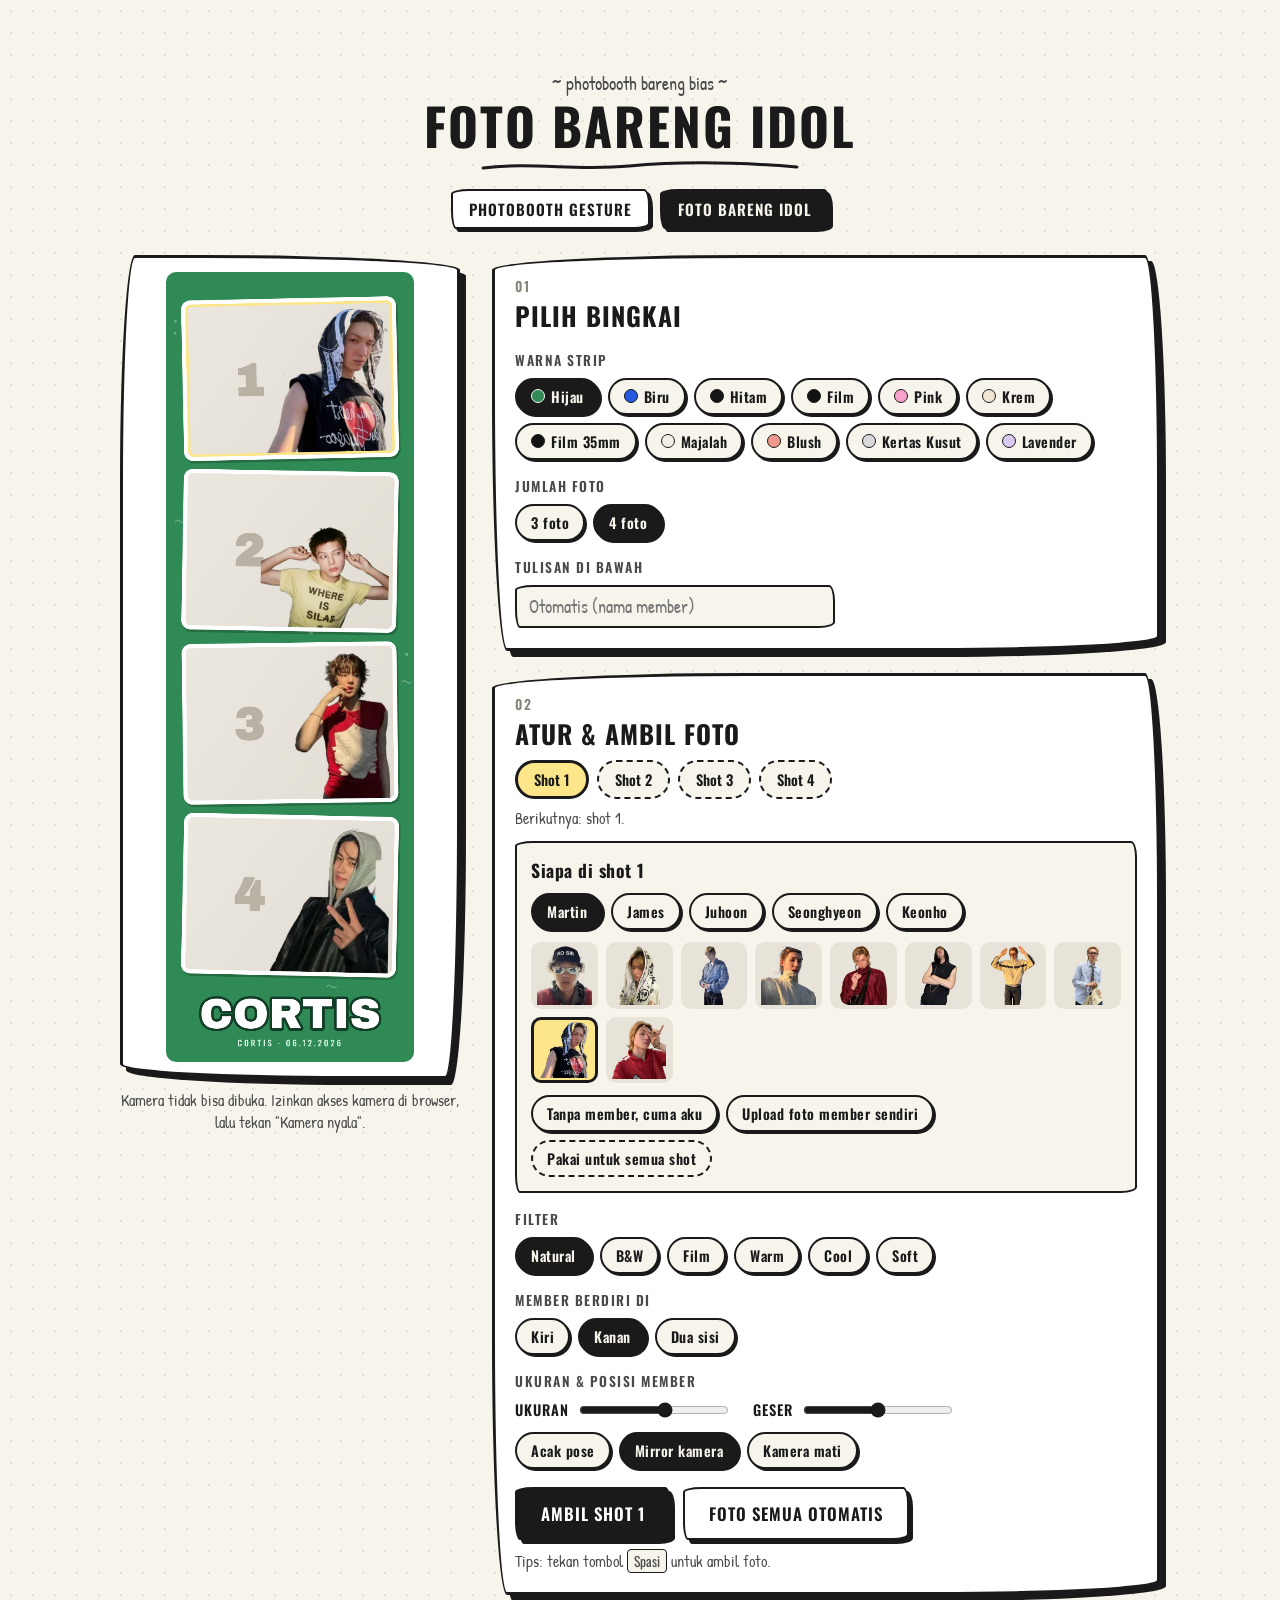
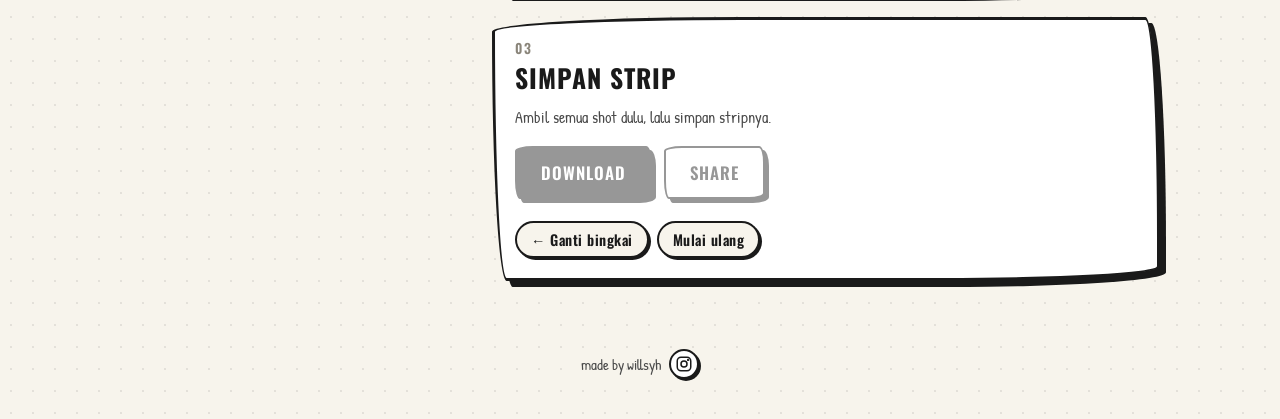
==== commit c181c7db: "tambah bingkai" ====
--- a/idol.html
+++ b/idol.html
@@ -6,7 +6,7 @@
     <title>Foto Bareng Idol · LIVE PHOTO GESTURE</title>
     <link rel="preconnect" href="https://fonts.googleapis.com">
     <link rel="preconnect" href="https://fonts.gstatic.com" crossorigin>
-    <link href="https://fonts.googleapis.com/css2?family=Oswald:wght@400;500;600;700&family=Patrick+Hand&family=Archivo+Black&display=swap" rel="stylesheet">
+    <link href="https://fonts.googleapis.com/css2?family=Oswald:wght@400;500;600;700&family=Patrick+Hand&family=Archivo+Black&family=VT323&family=Space+Mono:wght@400;700&family=Playfair+Display:ital@1&display=swap" rel="stylesheet">
     <link rel="stylesheet" href="style.css">
 </head>
 <body class="idol-page">
--- a/style.css
+++ b/style.css
@@ -1430,6 +1430,11 @@
     margin-top: 12px;
 }
 
+/* jarak tombol "Ganti bingkai" & "Mulai ulang" dari tombol besar di atasnya */
+.ib-shoot-actions + .ib-chips {
+    margin-top: 22px;
+}
+
 .ib-chip {
     display: inline-flex;
     align-items: center;
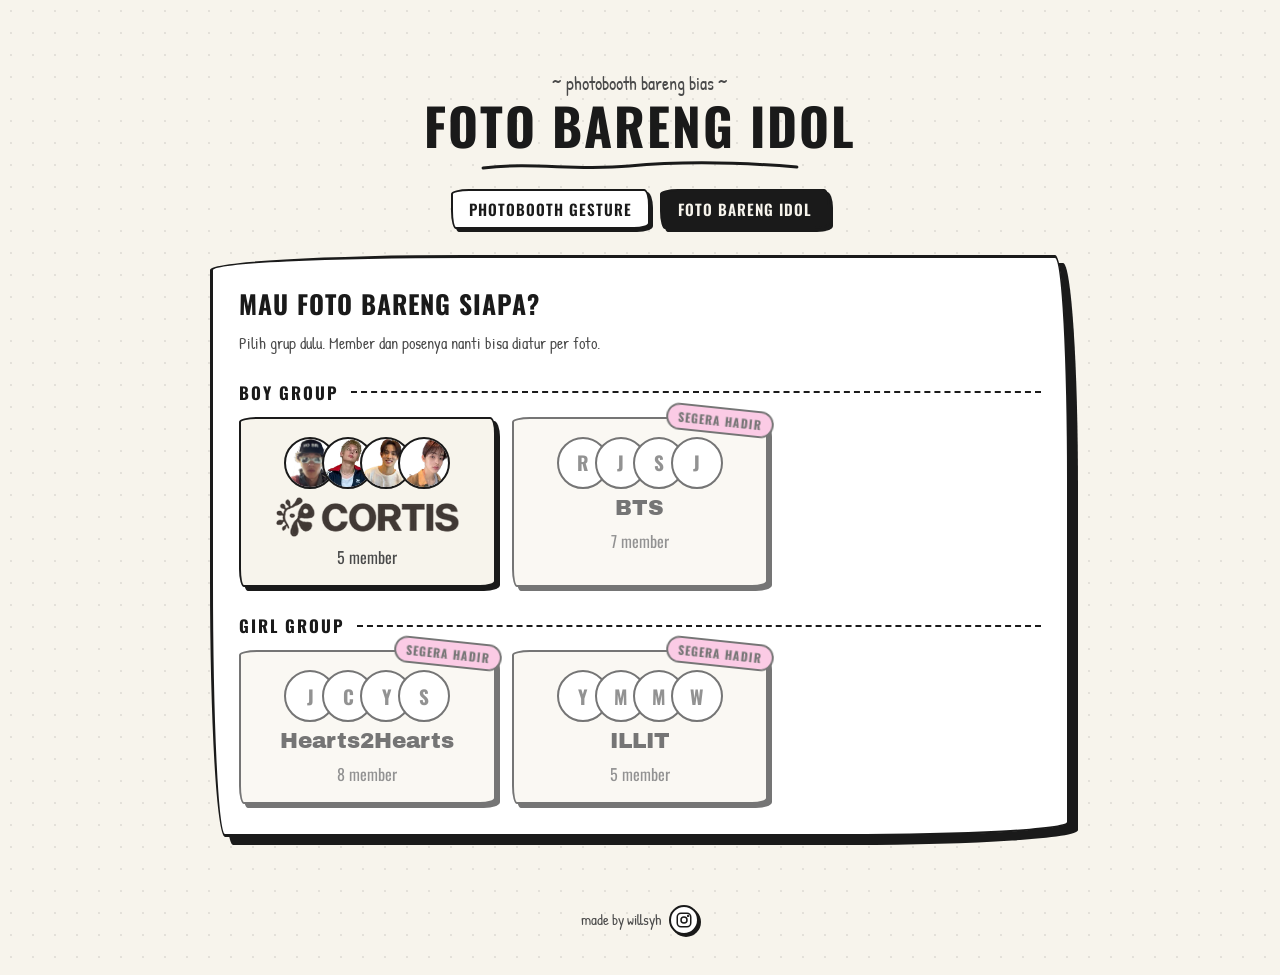
==== commit 4ef42b83: "penambahan kategori boy & girl group" ====
--- a/idol.html
+++ b/idol.html
@@ -23,7 +23,19 @@
         </nav>
     </header>
 
-    <main class="ib-layout">
+    <!-- Pilih grup (layar pertama) -->
+    <section id="ibGroupPicker" class="ib-group-picker" aria-labelledby="ibGroupPickerTitle">
+        <h2 id="ibGroupPickerTitle" class="ib-step-title">Mau foto bareng siapa?</h2>
+        <p class="ib-hint">Pilih grup dulu. Member dan posenya nanti bisa diatur per foto.</p>
+
+        <h3 class="ib-category">Boy Group</h3>
+        <div class="ib-group-grid" data-type="boy"></div>
+
+        <h3 class="ib-category">Girl Group</h3>
+        <div class="ib-group-grid" data-type="girl"></div>
+    </section>
+
+    <main id="ibMain" class="ib-layout" hidden>
         <!-- Pratinjau strip (kiri) -->
         <aside class="ib-preview-col">
             <div class="ib-preview-card">
@@ -34,6 +46,10 @@
 
         <!-- Pengaturan (kanan) -->
         <section class="ib-controls">
+            <div class="ib-group-bar">
+                <span>Foto bareng <strong id="ibGroupName">CORTIS</strong></span>
+                <button type="button" id="ibChangeGroupBtn" class="ib-chip">Ganti grup</button>
+            </div>
 
             <!-- 01 Bingkai -->
             <div class="ib-step" id="stepFrame">
--- a/style.css
+++ b/style.css
@@ -1698,3 +1698,166 @@
     backdrop-filter: none;
     pointer-events: none;
 }
+
+/* ---------- Halaman idol: pilih grup ---------- */
+.ib-layout[hidden],
+.ib-group-picker[hidden] {
+    display: none;
+}
+
+.ib-group-picker {
+    width: 100%;
+    max-width: 860px;
+    background: var(--card-bg);
+    border: 3px solid var(--ink);
+    border-radius: var(--wobble);
+    box-shadow: 8px 8px 0 var(--ink);
+    padding: 26px 26px 30px;
+}
+
+.ib-category {
+    display: flex;
+    align-items: center;
+    gap: 12px;
+    font-family: var(--font-display);
+    font-size: 1.05rem;
+    font-weight: 700;
+    letter-spacing: 2px;
+    text-transform: uppercase;
+    margin: 26px 0 12px;
+}
+
+.ib-category::after {
+    content: "";
+    flex: 1;
+    border-bottom: 2px dashed var(--ink);
+}
+
+.ib-group-grid {
+    display: grid;
+    grid-template-columns: repeat(auto-fill, minmax(190px, 1fr));
+    gap: 16px;
+}
+
+.ib-group-card {
+    position: relative;
+    display: flex;
+    flex-direction: column;
+    align-items: center;
+    gap: 8px;
+    padding: 18px 12px 16px;
+    background: var(--paper);
+    border: 2.5px solid var(--ink);
+    border-radius: var(--wobble-sm);
+    box-shadow: 4px 4px 0 var(--ink);
+    cursor: pointer;
+    transition: transform 0.15s, box-shadow 0.15s;
+}
+
+.ib-group-card:hover:not(:disabled) {
+    transform: translate(-2px, -2px) rotate(-1deg);
+    box-shadow: 6px 6px 0 var(--ink);
+    background: var(--highlight);
+}
+
+.ib-group-card:disabled {
+    cursor: not-allowed;
+    opacity: 0.6;
+}
+
+.ib-group-faces {
+    display: flex;
+    justify-content: center;
+    padding-left: 14px;
+}
+
+.ib-group-face {
+    width: 52px;
+    height: 52px;
+    margin-left: -14px;
+    display: flex;
+    align-items: center;
+    justify-content: center;
+    overflow: hidden;
+    background: var(--card-bg);
+    border: 2px solid var(--ink);
+    border-radius: 50%;
+    font-family: var(--font-display);
+    font-size: 1.2rem;
+    font-weight: 700;
+    color: var(--ink-soft);
+}
+
+.ib-group-face img {
+    width: 100%;
+    height: 100%;
+    object-fit: cover;
+    object-position: top;
+}
+
+.ib-group-name {
+    font-family: "Archivo Black", var(--font-display);
+    font-size: 1.35rem;
+    line-height: 1.1;
+    text-align: center;
+}
+
+.ib-group-meta {
+    font-size: 1rem;
+    color: var(--ink-soft);
+}
+
+.ib-group-badge {
+    position: absolute;
+    top: -12px;
+    right: -8px;
+    padding: 3px 10px;
+    font-family: var(--font-display);
+    font-size: 0.75rem;
+    font-weight: 700;
+    letter-spacing: 1px;
+    text-transform: uppercase;
+    background: var(--accent-pink);
+    border: 2px solid var(--ink);
+    border-radius: 999px;
+    transform: rotate(6deg);
+}
+
+.ib-group-bar {
+    display: flex;
+    align-items: center;
+    justify-content: space-between;
+    gap: 12px;
+    padding: 10px 14px;
+    font-size: 1.1rem;
+    background: var(--card-bg);
+    border: 2.5px solid var(--ink);
+    border-radius: var(--wobble-sm);
+    box-shadow: 4px 4px 0 var(--ink);
+}
+
+.ib-group-bar strong {
+    font-family: "Archivo Black", var(--font-display);
+    font-weight: 400;
+}
+
+/* logo grup (kalau ada file logonya) */
+.ib-group-logo {
+    display: block;
+    max-width: 80%;
+    max-height: 46px;
+    object-fit: contain;
+}
+
+.ib-group-card:disabled .ib-group-logo {
+    filter: grayscale(1);
+}
+
+.ib-group-bar-logo {
+    display: inline-block;
+    height: 26px;
+    max-width: 140px;
+    object-fit: contain;
+    vertical-align: middle;
+    margin-left: 4px;
+}
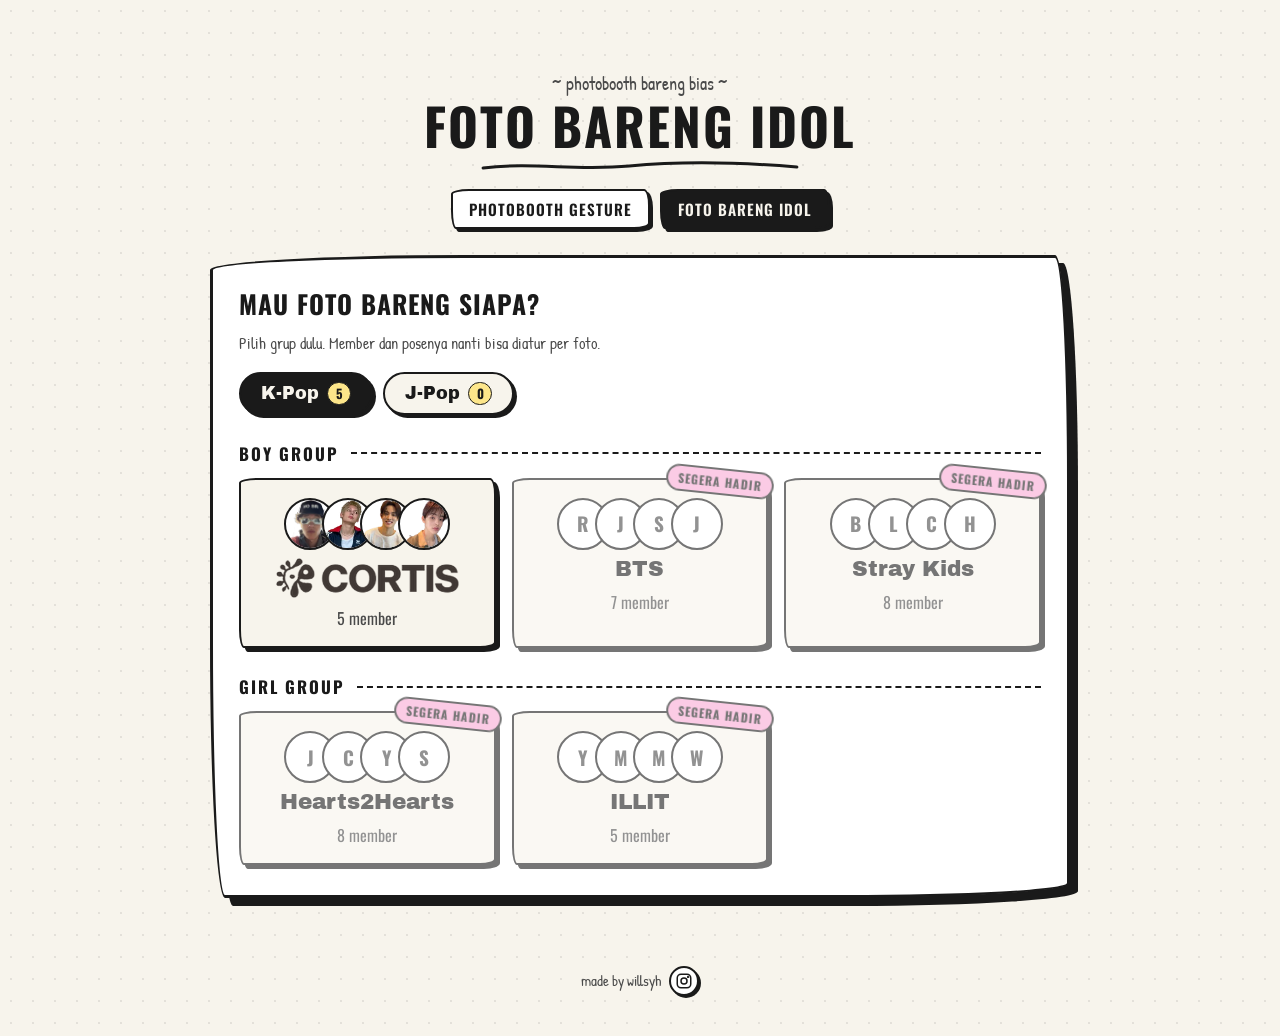
==== commit acff2702: "penambahan kategori j-pop" ====
--- a/idol.html
+++ b/idol.html
@@ -28,11 +28,19 @@
         <h2 id="ibGroupPickerTitle" class="ib-step-title">Mau foto bareng siapa?</h2>
         <p class="ib-hint">Pilih grup dulu. Member dan posenya nanti bisa diatur per foto.</p>
 
-        <h3 class="ib-category">Boy Group</h3>
-        <div class="ib-group-grid" data-type="boy"></div>
+        <div id="ibGenreTabs" class="ib-genre-tabs" role="tablist" aria-label="Pilih genre"></div>
 
-        <h3 class="ib-category">Girl Group</h3>
-        <div class="ib-group-grid" data-type="girl"></div>
+        <div class="ib-category-block" data-type="boy">
+            <h3 class="ib-category">Boy Group</h3>
+            <div class="ib-group-grid" data-type="boy"></div>
+        </div>
+
+        <div class="ib-category-block" data-type="girl">
+            <h3 class="ib-category">Girl Group</h3>
+            <div class="ib-group-grid" data-type="girl"></div>
+        </div>
+
+        <p id="ibGenreEmpty" class="ib-genre-empty" hidden></p>
     </section>
 
     <main id="ibMain" class="ib-layout" hidden>
--- a/style.css
+++ b/style.css
@@ -1861,3 +1861,64 @@
     vertical-align: middle;
     margin-left: 4px;
 }
+
+/* tab genre K-Pop / J-Pop */
+.ib-genre-tabs {
+    display: flex;
+    gap: 10px;
+    margin-top: 18px;
+}
+
+.ib-genre-tab {
+    display: inline-flex;
+    align-items: center;
+    gap: 8px;
+    padding: 8px 20px;
+    font-family: "Archivo Black", var(--font-display);
+    font-size: 1.1rem;
+    color: var(--ink);
+    background: var(--paper);
+    border: 2.5px solid var(--ink);
+    border-radius: 999px;
+    box-shadow: 3px 3px 0 var(--ink);
+    cursor: pointer;
+}
+
+.ib-genre-tab:hover {
+    transform: translate(-1px, -1px);
+    box-shadow: 4px 4px 0 var(--ink);
+}
+
+.ib-genre-tab[aria-selected="true"] {
+    background: var(--ink);
+    color: var(--paper);
+}
+
+.ib-genre-count {
+    min-width: 24px;
+    padding: 1px 7px;
+    font-family: var(--font-display);
+    font-size: 0.8rem;
+    font-weight: 700;
+    text-align: center;
+    color: var(--ink);
+    background: var(--highlight);
+    border: 1.5px solid var(--ink);
+    border-radius: 999px;
+}
+
+.ib-category-block[hidden],
+.ib-genre-empty[hidden] {
+    display: none;
+}
+
+.ib-genre-empty {
+    margin-top: 22px;
+    padding: 28px 16px;
+    font-size: 1.2rem;
+    text-align: center;
+    color: var(--ink-soft);
+    background: var(--paper);
+    border: 2px dashed var(--ink);
+    border-radius: var(--wobble-sm);
+}
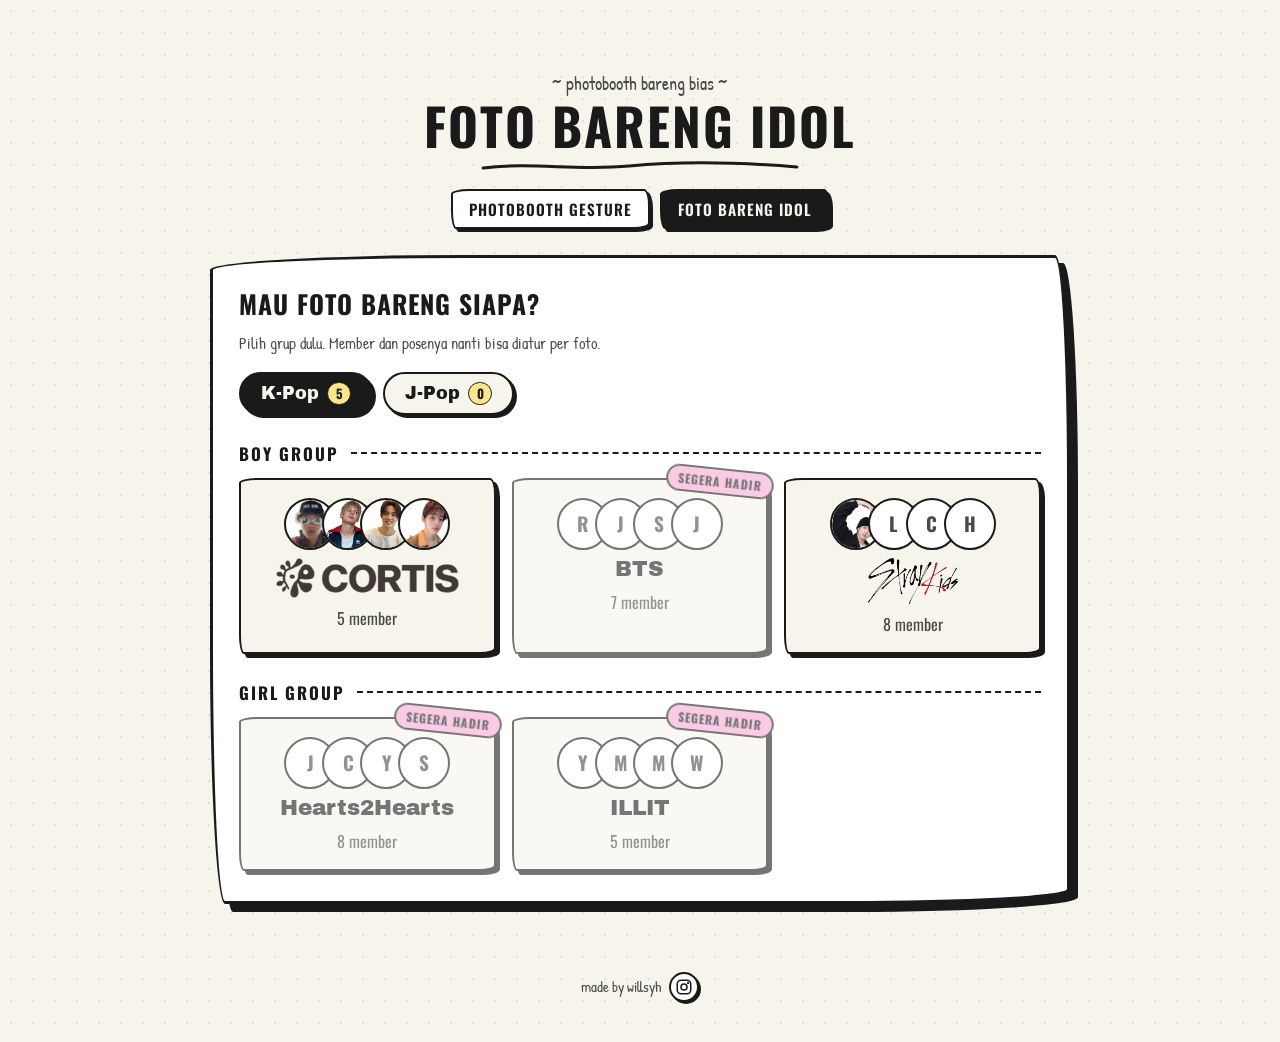
==== commit 88d3c9f8: "bang chan stray kids" ====
--- a/idol.html
+++ b/idol.html
@@ -6,7 +6,7 @@
     <title>Foto Bareng Idol · LIVE PHOTO GESTURE</title>
     <link rel="preconnect" href="https://fonts.googleapis.com">
     <link rel="preconnect" href="https://fonts.gstatic.com" crossorigin>
-    <link href="https://fonts.googleapis.com/css2?family=Oswald:wght@400;500;600;700&family=Patrick+Hand&family=Archivo+Black&family=VT323&family=Space+Mono:wght@400;700&family=Playfair+Display:ital@1&display=swap" rel="stylesheet">
+    <link href="https://fonts.googleapis.com/css2?family=Oswald:wght@400;500;600;700&family=Patrick+Hand&family=Archivo+Black&family=VT323&family=Space+Mono:wght@400;700&family=Playfair+Display:ital@1&family=Cinzel+Decorative:wght@700&display=swap" rel="stylesheet">
     <link rel="stylesheet" href="style.css">
 </head>
 <body class="idol-page">
